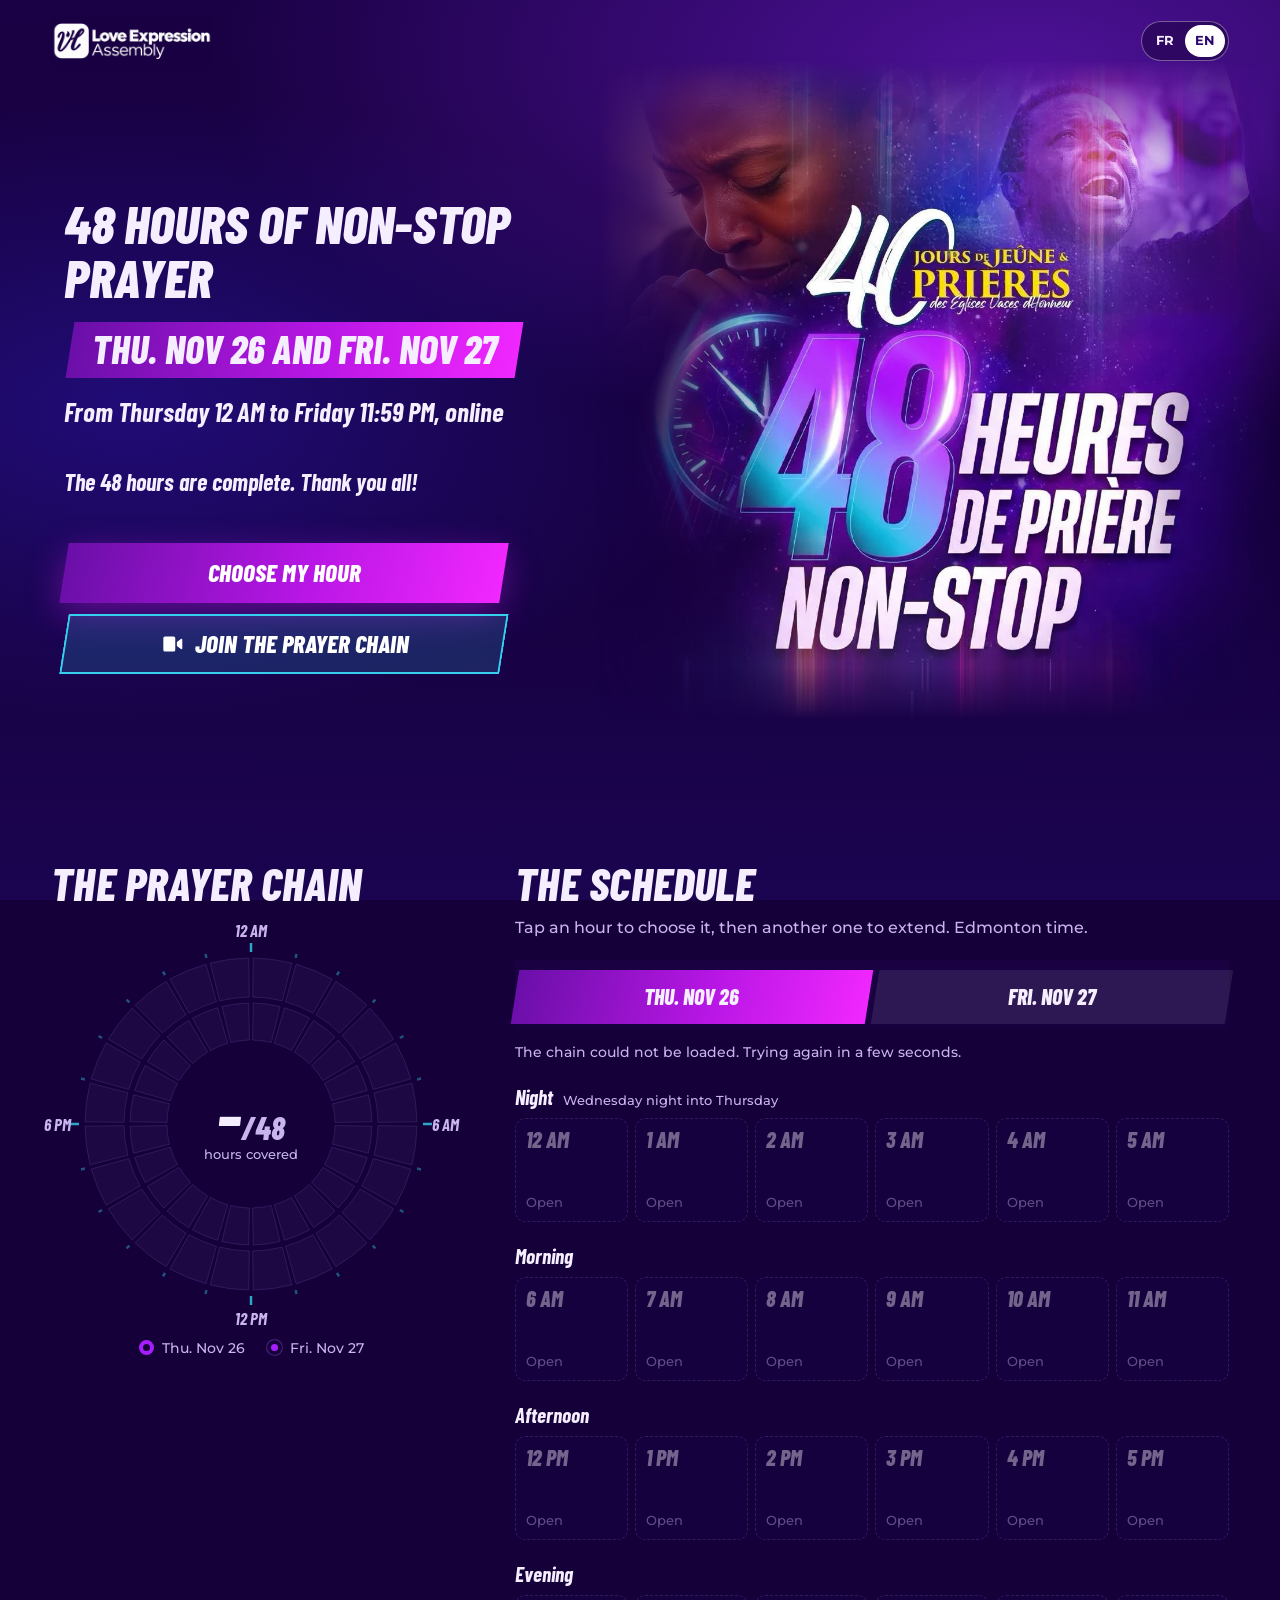
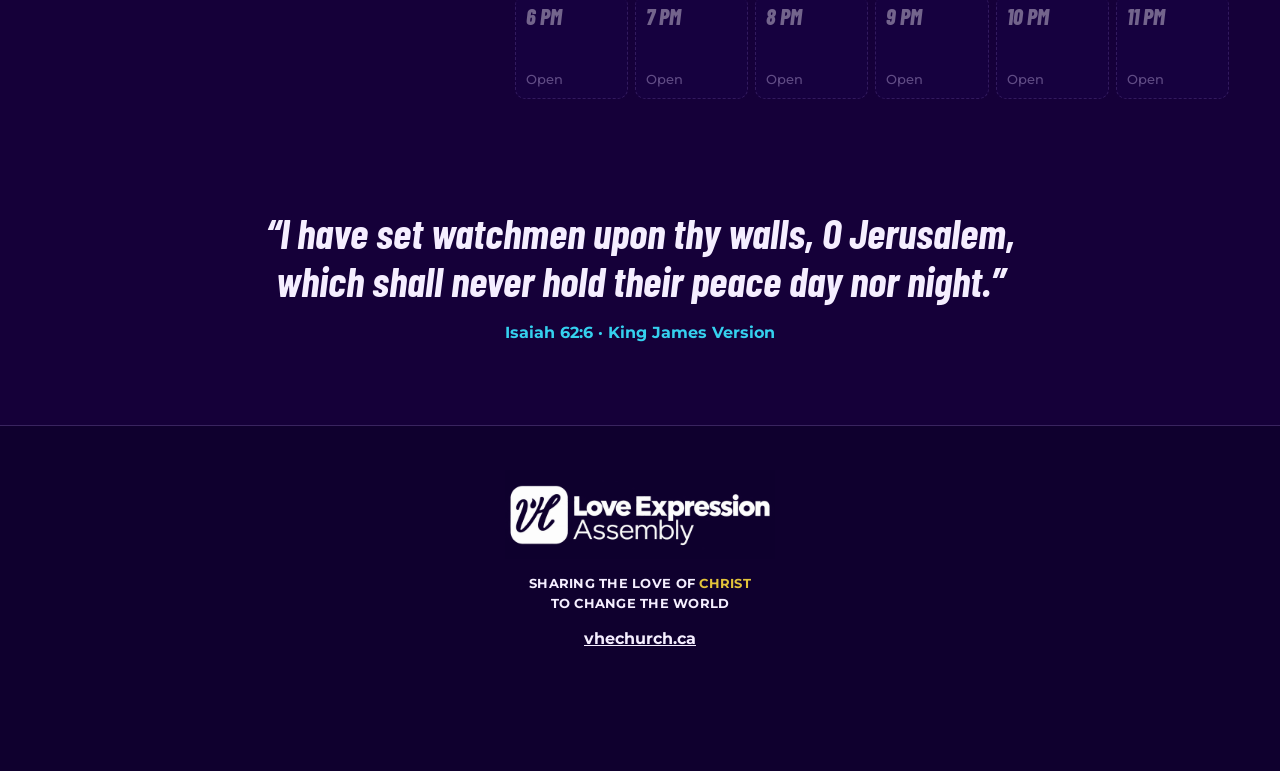
==== index.html @ 4497b64e "48 heures de priere non-stop Co-Authored-By: Claude Opus 5.5 <noreply@anthropic.com>" ====
<!doctype html>
<html lang="fr">
<head>
<meta charset="utf-8">
<meta name="viewport" content="width=device-width, initial-scale=1, viewport-fit=cover">
<title>48 heures de prière non-stop · Love Expression Assembly</title>
<meta name="description" content="Choisissez votre heure de permanence et rejoignez la chaîne de prière. Du jeudi 26 au vendredi 27 novembre 2026.">
<meta name="robots" content="noindex">
<meta name="theme-color" content="#140036">
<meta property="og:type" content="website">
<meta property="og:title" content="48 heures de prière non-stop">
<meta property="og:description" content="Choisissez votre heure de permanence et rejoignez la chaîne de prière.">
<meta property="og:url" content="https://vhechurch.github.io/48h/">
<meta property="og:image" content="https://vhechurch.github.io/48h/img/apercu.jpg">
<meta property="og:image:width" content="1200">
<meta property="og:image:height" content="630">
<meta name="twitter:card" content="summary_large_image">
<link rel="icon" href="img/icone-32.png" sizes="32x32">
<link rel="apple-touch-icon" href="img/icone-180.png">
<link rel="manifest" href="manifest.webmanifest">
<link rel="preload" as="image" href="img/affiche-48h.webp">
<link rel="preload" as="font" type="font/woff2" href="fonts/barlow-condensed-italic-800.woff2" crossorigin>
<link rel="stylesheet" href="style.css?v=1">
</head>
<body>
<div class="faisceaux" id="faisceaux" aria-hidden="true"></div>

<header class="haut">
  <a class="marque" href="https://vhechurch.ca" target="_blank" rel="noopener" aria-label="Love Expression Assembly">
    <img src="img/logo-lea.webp" alt="Love Expression Assembly" width="150" height="50">
  </a>
  <div class="langues" role="group" aria-label="Langue / Language">
    <button type="button" data-lang="fr">FR</button><button type="button" data-lang="en">EN</button>
  </div>
</header>

<main>
  <section class="ouverture">
    <div class="art"><img src="img/affiche-48h.webp" alt="" width="1181" height="1142"></div>
    <div class="accroche">
      <h1 class="titre-en" data-t="h1"></h1>
      <p class="dates"><span class="bande"><span data-t="dates"></span></span></p>
      <p class="heures" data-t="heures"></p>
      <div class="rebours" id="rebours"></div>
      <div class="actions">
        <button type="button" class="btn principal" id="ouvrir"><span data-t="choisir"></span></button>
        <a class="btn second" id="joindre" href="https://meet.google.com/xst-vqho-giu" target="_blank" rel="noopener">
          <span><svg viewBox="0 0 24 24" aria-hidden="true"><path d="M4 6.5A1.5 1.5 0 0 1 5.5 5h8A1.5 1.5 0 0 1 15 6.500v11a1.500 1.500 0 0 1-1.500 1.500h-8A1.500 1.500 0 0 1 4 17.500zM16.500 10.200 20.200 7.400c.5-.4 1.300 0 1.300.700v7.800c0 .700-.800 1.100-1.300.700l-3.700-2.800z" fill="currentColor"/></svg><b data-t="joindre"></b></span>
        </a>
      </div>
    </div>
  </section>

  <section class="moi" id="moi" hidden></section>

  <section class="chaine" id="chaine">
    <div class="cadran-bloc">
      <h2 data-t="chaine"></h2>
      <div class="cadran"><svg id="cadran" viewBox="0 0 400 400" role="img"></svg>
        <div class="centre"><strong id="nb">–</strong><span data-t="couvertes"></span></div>
      </div>
      <p class="legende"><span><i class="ext"></i><em data-t="jeudi"></em></span><span><i class="int"></i><em data-t="vendredi"></em></span></p>
      <div class="garde" id="garde"></div>
      <div class="urgence" id="urgence"></div>
    </div>

    <div class="calendrier">
      <div class="cal-tete">
        <h2 data-t="calendrier"></h2>
        <p class="aide" data-t="aide"></p>
      </div>
      <div class="onglets" role="tablist">
        <button type="button" role="tab" data-jour="0"><b data-t="jeudi"></b><small id="c0"></small></button>
        <button type="button" role="tab" data-jour="1"><b data-t="vendredi"></b><small id="c1"></small></button>
      </div>
      <p class="etat" id="etat" role="status"></p>
      <div id="grille"></div>
    </div>
  </section>

  <section class="verset">
    <blockquote data-t="verset"></blockquote>
    <p data-t="ref"></p>
  </section>
</main>

<footer>
  <img src="img/logo-lea.webp" alt="Love Expression Assembly" width="270" height="90" loading="lazy">
  <p class="slogan" data-t="slogan"></p>
  <p><a href="https://vhechurch.ca" target="_blank" rel="noopener">vhechurch.ca</a></p>
</footer>

<div class="barre" id="barre" hidden>
  <div><strong id="barre-h"></strong><small id="barre-d"></small></div>
  <button type="button" class="raz" id="raz"></button>
  <button type="button" class="btn principal petit" id="continuer"><span data-t="continuer"></span></button>
</div>

<dialog id="fiche">
  <form id="form" novalidate>
    <button type="button" class="fermer" id="fermer" aria-label="Fermer">×</button>
    <h2 data-t="maPermanence"></h2>
    <fieldset><legend data-t="jour"></legend>
      <div class="jours">
        <label><input type="radio" name="jour" value="0"><span data-t="jeudi"></span></label>
        <label><input type="radio" name="jour" value="1"><span data-t="vendredi"></span></label>
      </div>
    </fieldset>
    <div class="deux">
      <label><span data-t="de"></span><select id="de"></select></label>
      <label><span data-t="a"></span><select id="a"></select></label>
    </div>
    <p class="resume" id="resume"></p>
    <label class="nom"><span data-t="nom"></span><input id="nom" name="name" autocomplete="name" maxlength="40" enterkeyhint="done"></label>
    <p class="note" data-t="noteNom"></p>
    <input class="piege" name="site" tabindex="-1" autocomplete="off" aria-hidden="true">
    <p class="alerte" id="alerte" role="alert"></p>
    <button type="submit" class="btn principal large" id="valider"><span data-t="valider"></span></button>
  </form>
  <div id="merci" hidden></div>
</dialog>
<div class="annonce" id="annonce" role="status"></div>

<script src="config.js?v=1"></script>
<script src="textes.js?v=1"></script>
<script src="app.js?v=1"></script>
</body>
</html>
---- style.css ----
@font-face{font-family:"Barlow Condensed";font-style:italic;font-weight:700;src:url(fonts/barlow-condensed-italic-700.woff2) format("woff2");font-display:swap}
@font-face{font-family:"Barlow Condensed";font-style:italic;font-weight:800;src:url(fonts/barlow-condensed-italic-800.woff2) format("woff2");font-display:swap}
@font-face{font-family:Montserrat;font-weight:500;src:url(fonts/montserrat-latin-500-normal.woff2) format("woff2");font-display:swap}
@font-face{font-family:Montserrat;font-weight:700;src:url(fonts/montserrat-latin-700-normal.woff2) format("woff2");font-display:swap}
@font-face{font-family:Montserrat;font-weight:800;src:url(fonts/montserrat-latin-800-normal.woff2) format("woff2");font-display:swap}

:root{
  --nuit:#150039; --indigo:#22056a; --voile:rgba(255,255,255,.055); --trait:rgba(190,150,255,.24);
  --violet:#a81dff; --prune:#6a0fa8; --rose:#f127ff; --cyan:#35d0ee; --jaune:#ffe21a;
  --texte:#f5eeff; --doux:#c9b5ee;
  --titre:"Barlow Condensed","Arial Narrow",sans-serif;
  --bande:linear-gradient(95deg,#6a0fa8,#b716e4 55%,#f127ff);
  --plein:linear-gradient(160deg,#b02bff,#5c35e8 52%,#14a5c9);
}
*{box-sizing:border-box}
[hidden]{display:none!important}
html{scroll-behavior:smooth;-webkit-text-size-adjust:100%}
body{margin:0;background:var(--nuit);color:var(--texte);font:500 16px/1.5 Montserrat,system-ui,sans-serif;overflow-x:hidden;padding-bottom:env(safe-area-inset-bottom)}
button,input,select{font:inherit;color:inherit}
button{cursor:pointer}
a{color:inherit}
:focus-visible{outline:3px solid var(--jaune);outline-offset:3px}
h1,h2,h3,p{margin:0}
h2{font:italic 800 clamp(32px,4.4vw,46px)/1 var(--titre);text-transform:uppercase;letter-spacing:.005em;text-wrap:balance}

/* les faisceaux verticaux de l'affiche */
.faisceaux{position:fixed;inset:0;z-index:-1;overflow:hidden;background:
  radial-gradient(90% 60% at 80% 8%,rgba(120,30,220,.55),transparent 70%),
  radial-gradient(70% 50% at 10% 45%,rgba(40,20,160,.6),transparent 70%),
  linear-gradient(180deg,#1a0145,#150039 45%,#1b0450)}
.faisceaux i{position:absolute;bottom:-10%;width:var(--l);height:var(--h);left:var(--x);opacity:.0;filter:blur(var(--f));
  background:linear-gradient(0deg,transparent,var(--c) 35%,transparent);animation:lueur var(--d) ease-in-out var(--r) infinite alternate}
@keyframes lueur{from{opacity:.08;transform:translateY(6%)}to{opacity:.5;transform:translateY(-4%)}}

.haut{position:absolute;inset:0 0 auto;z-index:5;display:flex;align-items:center;justify-content:space-between;padding:14px clamp(16px,4vw,56px);padding-top:calc(14px + env(safe-area-inset-top))}
.marque img{display:block;width:auto;height:40px}
.langues{display:flex;border:1px solid rgba(255,255,255,.35);border-radius:99px;padding:3px;background:rgba(20,0,54,.45)}
.langues button{border:0;background:none;min-width:40px;height:32px;border-radius:99px;font-weight:700;font-size:13px}
.langues button[aria-pressed=true]{background:#fff;color:#2a0670}

/* ouverture */
.ouverture{position:relative;padding-bottom:36px}
.art img{display:block;width:100%;height:auto;
  -webkit-mask-image:linear-gradient(180deg,#000 94%,transparent);mask-image:linear-gradient(180deg,#000 94%,transparent)}
.accroche{position:relative;padding:6px 16px 0;display:flex;flex-direction:column;align-items:center;text-align:center;gap:12px}
.titre-en{font:italic 800 30px/1 var(--titre);text-transform:uppercase}
html[lang=fr] .titre-en{position:absolute;width:1px;height:1px;overflow:hidden;clip-path:inset(50%)}
.bande{display:inline-block;background:var(--bande);transform:skewX(-9deg);padding:.16em .55em .2em;font:italic 800 clamp(27px,7.6vw,46px)/1.05 var(--titre);text-transform:uppercase;white-space:nowrap}
.bande>span{display:block;transform:skewX(9deg)}
.heures{font:italic 700 clamp(19px,5.2vw,27px)/1.15 var(--titre);text-wrap:balance}
.rebours{display:flex;gap:8px;min-height:74px;align-items:stretch;justify-content:center}
.rebours div{min-width:70px;padding:8px 6px 6px;background:var(--voile);border:1px solid var(--trait);border-radius:10px}
.rebours b{display:block;font:italic 800 34px/1 var(--titre);font-variant-numeric:tabular-nums}
.rebours small{font-size:11px;color:var(--doux)}
.rebours p{align-self:center;font:italic 700 24px/1.15 var(--titre)}
.rebours .direct::before{content:"";display:inline-block;width:12px;height:12px;border-radius:50%;background:#ff4d6d;margin-right:10px;animation:bat 1.4s ease-in-out infinite}
@keyframes bat{50%{opacity:.25}}

.actions{display:flex;flex-direction:column;gap:12px;width:100%;max-width:440px;margin-top:6px}
.btn{display:block;border:0;text-decoration:none;transform:skewX(-9deg);padding:16px 14px;text-align:center;font:italic 800 clamp(20px,6vw,25px)/1.1 var(--titre);text-transform:uppercase;transition:filter .2s,transform .2s}
.btn>span{display:flex;gap:10px;align-items:center;justify-content:center;transform:skewX(9deg)}
.btn b{font-weight:inherit}
.btn svg{width:26px;height:26px;flex:none}
.btn:hover{filter:brightness(1.14)}
.btn:active{transform:skewX(-9deg) scale(.98)}
.btn:disabled{opacity:.55;cursor:wait}
.principal{background:var(--bande);color:#fff;box-shadow:0 10px 34px rgba(230,30,255,.35)}
.second{background:rgba(53,208,238,.16);color:#fff;box-shadow:inset 0 0 0 2px var(--cyan)}
.second.direct{background:#159fc2;box-shadow:0 0 0 0 rgba(53,208,238,.7);animation:onde 2s infinite}
@keyframes onde{to{box-shadow:0 0 0 18px rgba(53,208,238,0)}}
.petit{padding:12px 20px;font-size:20px}
.large{width:100%}

/* ma permanence enregistrée */
.moi{max-width:1240px;margin:0 auto 34px;padding:0 16px;display:grid;gap:10px}
.moi article{display:flex;flex-wrap:wrap;gap:10px 18px;align-items:center;justify-content:space-between;background:linear-gradient(95deg,rgba(53,208,238,.2),rgba(168,29,255,.2));border:1px solid rgba(53,208,238,.5);border-radius:12px;padding:14px 18px}
.moi strong{font:italic 800 24px/1.1 var(--titre);display:block}
.moi small{color:var(--doux);font-size:13.5px}
.lien{border:0;background:none;text-decoration:underline;text-underline-offset:4px;padding:12px 4px;font-weight:700;font-size:14.5px}

/* la chaîne */
.chaine{max-width:1240px;margin:0 auto;padding:20px 16px 60px;display:grid;gap:56px}
.cadran-bloc{text-align:center}
.cadran{position:relative;max-width:420px;margin:18px auto 0}
.cadran svg{display:block;width:100%;height:auto;overflow:visible}
.cadran .seg{cursor:pointer;fill:rgba(190,150,255,.13);stroke:rgba(190,150,255,.32);stroke-width:1;transition:fill .4s}
.cadran .seg:hover{fill:rgba(255,226,26,.4)}
.cadran .seg.plein{fill:url(#degrade);stroke:none}
.cadran .seg.sel{fill:var(--jaune);stroke:none}
.cadran .seg.passe{opacity:.45;cursor:default}
.cadran .seg.ici{stroke:#fff;stroke-width:3}
.cadran text{fill:var(--doux);font:italic 700 17px var(--titre);text-anchor:middle;dominant-baseline:central}
.cadran .grad{stroke:var(--cyan);stroke-width:2.5;opacity:.8}
.cadran .aiguille{stroke:#fff;stroke-width:3;stroke-linecap:round;filter:drop-shadow(0 0 6px var(--cyan))}
.centre{text-align:center;position:absolute;inset:0;display:flex;flex-direction:column;align-items:center;justify-content:center;pointer-events:none}
.centre strong{font:italic 800 clamp(48px,14vw,64px)/.95 var(--titre)}
.centre strong small{font-size:.5em;color:var(--doux)}
.centre span{font-size:13px;color:var(--doux);max-width:110px;line-height:1.25}
.legende{display:flex;justify-content:center;gap:22px;margin-top:14px;font-size:14px;color:var(--doux)}
.legende em{font-style:normal}
.legende i{display:inline-block;width:15px;height:15px;border-radius:50%;margin-right:8px;vertical-align:-2px}
.legende .ext{border:4px solid var(--violet)}
.legende .int{background:var(--violet);box-shadow:inset 0 0 0 4px var(--nuit),0 0 0 1px var(--trait)}
.garde{margin:20px auto 0;max-width:440px;display:grid;gap:8px;text-align:left}
.garde div{background:var(--voile);border-left:4px solid var(--cyan);padding:11px 16px;border-radius:0 10px 10px 0}
.garde div.vide{border-color:#ff4d6d}
.garde small{display:block;color:var(--doux);font-size:13px}
.garde strong{font-size:17px;font-weight:700;overflow-wrap:anywhere}
.urgence{margin:22px auto 0;max-width:440px}
.urgence p{font-weight:700;margin-bottom:10px;text-align:left}
.urgence div{display:grid;grid-template-columns:1fr 1fr;gap:8px}
.urgence button{border:1px dashed var(--jaune);background:rgba(255,226,26,.08);color:var(--jaune);padding:8px 6px;border-radius:8px;font-weight:700;font-size:14px;min-height:46px}
.urgence button:hover{background:rgba(255,226,26,.2)}

.aide{color:var(--doux);margin-top:10px;max-width:60ch}
.onglets{position:sticky;top:0;z-index:4;display:grid;grid-template-columns:1fr 1fr;gap:6px;margin:20px -16px 0;padding:10px 16px;background:linear-gradient(180deg,#190142 80%,transparent)}
.onglets button{border:0;background:rgba(255,255,255,.09);transform:skewX(-9deg);padding:9px 8px;min-height:54px}
.onglets button>*{display:block;transform:skewX(9deg)}
.onglets b{font:italic 800 22px/1.05 var(--titre);text-transform:uppercase}
.onglets small{font-size:12px;color:var(--doux)}
.onglets [aria-selected=true]{background:var(--bande)}
.onglets [aria-selected=true] small{color:#fff}
.etat{min-height:0;color:var(--doux);font-size:14px}
.etat:not(:empty){margin:8px 0}
.moment{margin-top:22px}
.moment h3{font:italic 700 21px/1.1 var(--titre);display:flex;gap:10px;align-items:baseline;flex-wrap:wrap}
.moment h3 small{font:500 13px Montserrat,sans-serif;color:var(--doux)}
.cases{display:grid;grid-template-columns:repeat(3,minmax(0,1fr));gap:7px;margin-top:10px}
.case{position:relative;text-align:left;border:1px dashed rgba(190,150,255,.4);background:rgba(30,6,82,.72);border-radius:10px;padding:9px 10px;min-height:92px;display:flex;flex-direction:column;gap:3px;transition:background .25s,border-color .25s,transform .15s;min-width:0}
.case:hover:not(:disabled){border-color:var(--jaune);transform:translateY(-2px)}
.case b{font:italic 800 20px/1 var(--titre);white-space:nowrap}
.case .libre{font-size:13px;color:var(--doux);margin-top:auto}
.case .n{font-size:13px;line-height:1.25;font-weight:700;overflow:hidden;display:-webkit-box;-webkit-line-clamp:2;-webkit-box-orient:vertical;overflow-wrap:anywhere}
.case.plein{background:var(--plein);border:1px solid transparent}
.case.g2 .n,.case.g3 .n{display:block;white-space:nowrap;text-overflow:ellipsis}
.case.moi-ici::after{content:"★";position:absolute;right:8px;top:6px;color:var(--jaune)}
.case.sel{outline:3px solid var(--jaune);outline-offset:-1px;border-color:transparent}
.case.sel:not(.plein){background:rgba(255,226,26,.18)}
.case.sel:not(.plein) .libre{color:var(--jaune)}
.case.ici{box-shadow:0 0 0 3px #fff}
.case:disabled{opacity:.42;cursor:default}
.squelette .case{animation:bat2 1.3s ease-in-out infinite}
@keyframes bat2{50%{opacity:.45}}

.verset{max-width:820px;margin:0 auto;padding:30px 24px 80px;text-align:center}
.verset blockquote{margin:0;font:italic 700 clamp(27px,5vw,42px)/1.14 var(--titre);text-wrap:balance}
.verset p{margin-top:16px;color:var(--cyan);font-weight:700}
footer{border-top:1px solid var(--trait);padding:44px 20px 120px;text-align:center;display:grid;gap:14px;justify-items:center;background:rgba(10,0,34,.45)}
footer img{width:min(270px,70vw);height:auto}
.slogan{font-weight:700;font-size:13px;letter-spacing:.02em;max-width:34ch;text-wrap:balance}
.slogan em{font-style:normal;color:#e3c33a}
footer a{font-weight:700}

/* barre de sélection */
.barre{position:fixed;z-index:20;left:0;right:0;bottom:0;display:flex;align-items:center;justify-content:center;gap:14px;padding:12px 16px calc(12px + env(safe-area-inset-bottom));background:#180242;border-top:2px solid var(--jaune);animation:monte .25s ease-out}
@keyframes monte{from{transform:translateY(100%)}}
.barre div{min-width:0;margin-right:auto}
.barre strong{display:block;font:italic 800 20px/1.1 var(--titre)}
.barre small{font-size:12.5px;color:var(--doux)}
.raz{border:0;background:none;font-weight:700;font-size:13.5px;text-decoration:underline;text-underline-offset:4px;min-height:44px;padding:0 4px}

/* fiche */
dialog{border:0;padding:0;color:var(--texte);background:linear-gradient(170deg,#2b0a7c,#1a0249 60%);width:min(480px,100%);max-width:100%;max-height:94dvh;overflow:auto;border-radius:20px;box-shadow:0 30px 90px rgba(0,0,0,.6)}
dialog::backdrop{background:rgba(9,0,30,.78)}
dialog[open]{animation:apparait .28s cubic-bezier(.2,.9,.3,1)}
@keyframes apparait{from{transform:translateY(40px);opacity:0}}
#form,#merci{padding:26px 22px calc(24px + env(safe-area-inset-bottom));display:grid;gap:16px;position:relative}
#form h2,#merci h2{font-size:36px;padding-right:44px}
.fermer{position:absolute;right:12px;top:14px;width:44px;height:44px;border:0;border-radius:50%;background:rgba(255,255,255,.1);font-size:26px;line-height:1}
fieldset{border:0;padding:0;margin:0}
legend,.deux label>span,.nom>span{display:block;font-weight:700;font-size:14px;margin-bottom:6px;padding:0}
.jours{display:grid;grid-template-columns:1fr 1fr;gap:8px}
.jours input{position:absolute;opacity:0}
.jours span{display:block;text-align:center;padding:12px 6px;border-radius:10px;background:rgba(255,255,255,.09);font:italic 800 21px/1.1 var(--titre);cursor:pointer}
.jours input:checked+span{background:var(--bande)}
.jours input:focus-visible+span{outline:3px solid var(--jaune)}
.deux{display:grid;grid-template-columns:1fr 1fr;gap:8px}
select,.nom input{width:100%;height:54px;border:2px solid var(--trait);border-radius:10px;background:#14003a;padding:0 14px;font-size:17px;font-weight:700}
select:focus,.nom input:focus{border-color:var(--cyan);outline:none}
.resume{background:rgba(53,208,238,.12);border-radius:10px;padding:12px 14px;font-size:14.5px}
.resume b{display:block;font-size:16px}
.resume em{display:block;font-style:normal;color:var(--jaune);margin-top:4px}
.note{font-size:13px;color:var(--doux);margin-top:-8px}
.piege{position:absolute;left:-9999px}
.alerte{color:#ffb3c4;font-weight:700;font-size:14.5px}
.alerte:empty{display:none}
#merci{text-align:center;justify-items:center}
#merci h2{padding:0}
#merci .quand{font:italic 800 28px/1.15 var(--titre);color:var(--jaune);text-wrap:balance}
#merci .boutons{display:grid;gap:10px;width:100%}
#merci .simple{display:block;padding:14px;border-radius:10px;border:0;background:rgba(255,255,255,.11);font-weight:700;text-decoration:none;font-size:15.5px;width:100%}
#merci .simple:hover{background:rgba(255,255,255,.18)}
#merci .wa{background:#128c4a}
.eclat{width:96px;height:96px}
.eclat circle{fill:none;stroke:var(--cyan);stroke-width:5;stroke-dasharray:264;stroke-dashoffset:264;animation:trace .8s ease-out .1s forwards}
.eclat path{fill:none;stroke:#fff;stroke-width:8;stroke-linecap:round;stroke-linejoin:round;stroke-dasharray:80;stroke-dashoffset:80;animation:trace .45s ease-out .7s forwards}
@keyframes trace{to{stroke-dashoffset:0}}
.annonce{position:fixed;z-index:40;left:50%;bottom:96px;transform:translate(-50%,20px);background:#fff;color:#2a0670;font-weight:700;font-size:14.5px;padding:12px 18px;border-radius:10px;opacity:0;pointer-events:none;transition:.25s;max-width:calc(100% - 32px);text-align:center}
.annonce.vu{opacity:1;transform:translate(-50%,0)}

@media (max-width:560px){
  dialog{margin:auto 0 0;width:100%;border-radius:22px 22px 0 0}
}
@media (max-width:899px){
  .haut{position:relative;background:#170040}
  .ouverture{margin-top:-1px}
}
@media (min-width:600px){.cases{grid-template-columns:repeat(6,minmax(0,1fr))}}
@media (min-width:600px) and (max-width:1099px){.case{padding:9px 8px}}
@media (min-width:900px){
  .ouverture{min-height:min(820px,100vh);display:grid;grid-template-columns:minmax(0,1fr) minmax(0,1.28fr);align-items:center;padding:0 0 40px clamp(24px,5vw,80px);max-width:1680px;margin:0 auto}
  .art{order:2;align-self:stretch;display:flex;align-items:center;justify-content:flex-end}
  .art img{width:100%;max-height:100%;
    -webkit-mask-image:linear-gradient(90deg,transparent,rgba(0,0,0,.16) 8%,rgba(0,0,0,.6) 17%,#000 27%,#000 80%,rgba(0,0,0,.5) 92%,transparent),linear-gradient(180deg,transparent,rgba(0,0,0,.5) 7%,#000 15%,#000 92%,transparent);-webkit-mask-composite:source-in;
    mask-image:linear-gradient(90deg,transparent,rgba(0,0,0,.16) 8%,rgba(0,0,0,.6) 17%,#000 27%,#000 80%,rgba(0,0,0,.5) 92%,transparent),linear-gradient(180deg,transparent,rgba(0,0,0,.5) 7%,#000 15%,#000 92%,transparent);mask-composite:intersect}
  .accroche{align-items:flex-start;text-align:left;padding:90px 0 0;gap:18px;z-index:2}
  .rebours{justify-content:flex-start}
  .rebours div{min-width:88px;text-align:center}
  .rebours b{font-size:44px}
  .bande{margin-left:.15em;font-size:clamp(30px,3.1vw,50px)}
  .titre-en{font-size:54px}
  .marque img{height:54px}
  .moi{padding:0 clamp(24px,5vw,56px)}
}
@media (min-width:1100px){
  .chaine{grid-template-columns:400px minmax(0,1fr);gap:64px;padding:40px clamp(24px,4vw,56px) 80px;max-width:1440px}
  .cadran-bloc{position:sticky;top:24px;align-self:start;text-align:left}
  .onglets{margin:20px 0 0;padding:10px 0}
  .legende{justify-content:center}
  .case b{font-size:22px}
  .case{min-height:104px}
}
@media (prefers-reduced-motion:reduce){*{animation:none!important;transition:none!important;scroll-behavior:auto!important}.faisceaux i{opacity:.25}.eclat circle,.eclat path{stroke-dashoffset:0}}
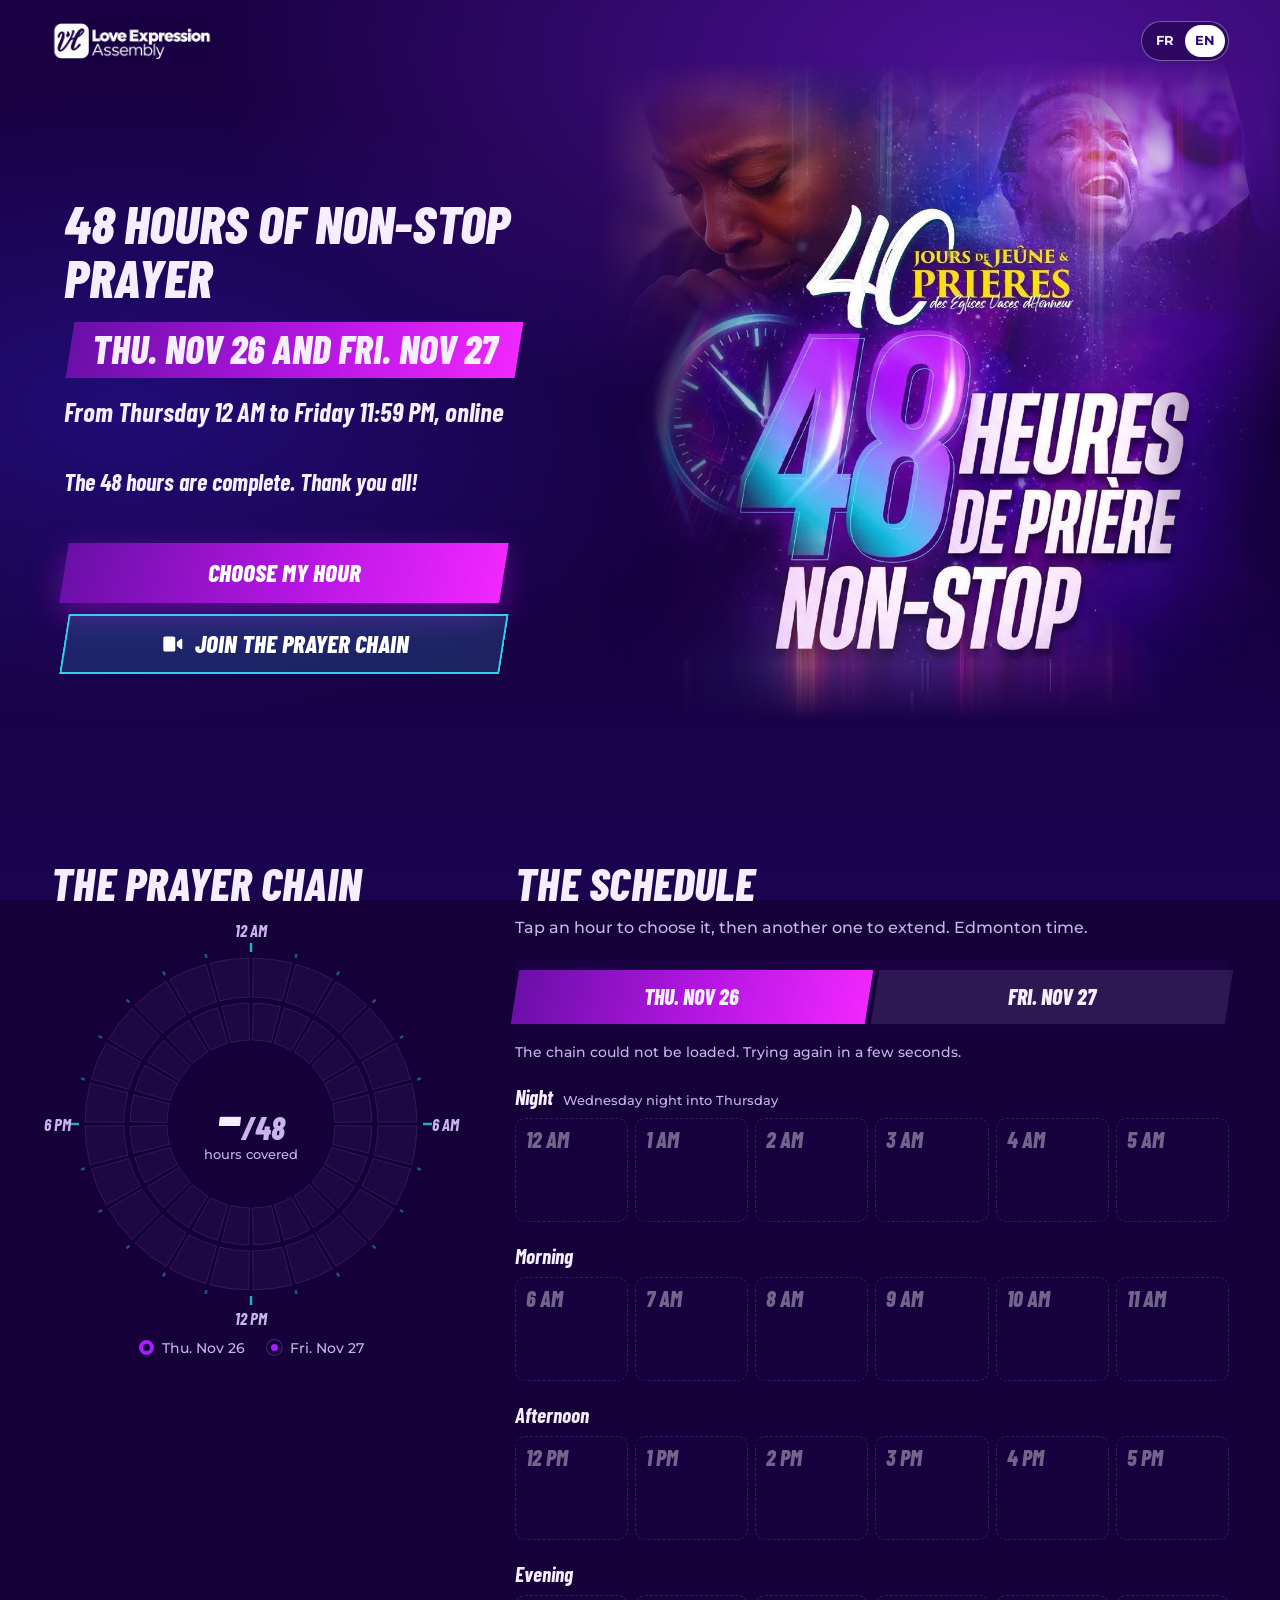
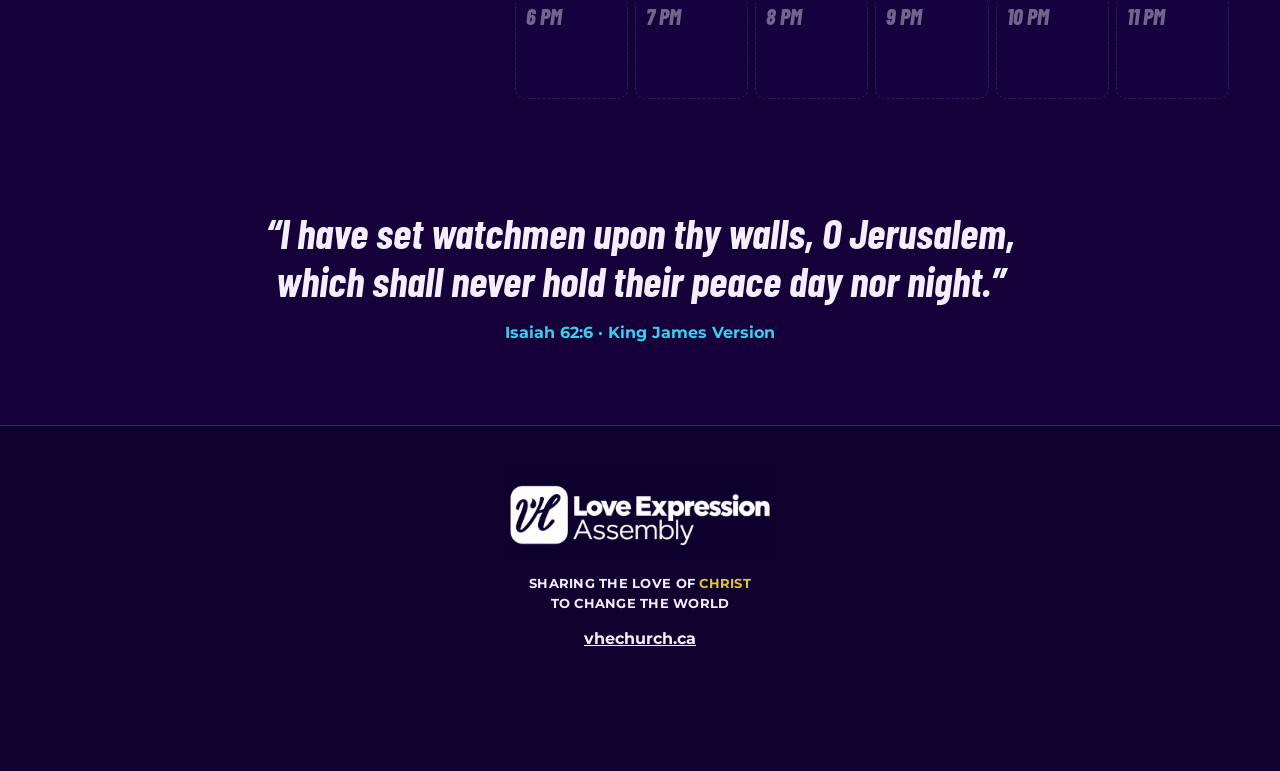
==== commit 1fab7e4e: "48 heures de priere non-stop Co-Authored-By: Claude Opus 5.5 <noreply@anthropic.com>" ====
--- a/index.html
+++ b/index.html
@@ -20,7 +20,7 @@
 <link rel="manifest" href="manifest.webmanifest">
 <link rel="preload" as="image" href="img/affiche-48h.webp">
 <link rel="preload" as="font" type="font/woff2" href="fonts/barlow-condensed-italic-800.woff2" crossorigin>
-<link rel="stylesheet" href="style.css?v=1">
+<link rel="stylesheet" href="style.css?v=2">
 </head>
 <body>
 <div class="faisceaux" id="faisceaux" aria-hidden="true"></div>
@@ -121,8 +121,8 @@
 </dialog>
 <div class="annonce" id="annonce" role="status"></div>
 
-<script src="config.js?v=1"></script>
-<script src="textes.js?v=1"></script>
-<script src="app.js?v=1"></script>
+<script src="config.js?v=2"></script>
+<script src="textes.js?v=2"></script>
+<script src="app.js?v=2"></script>
 </body>
 </html>
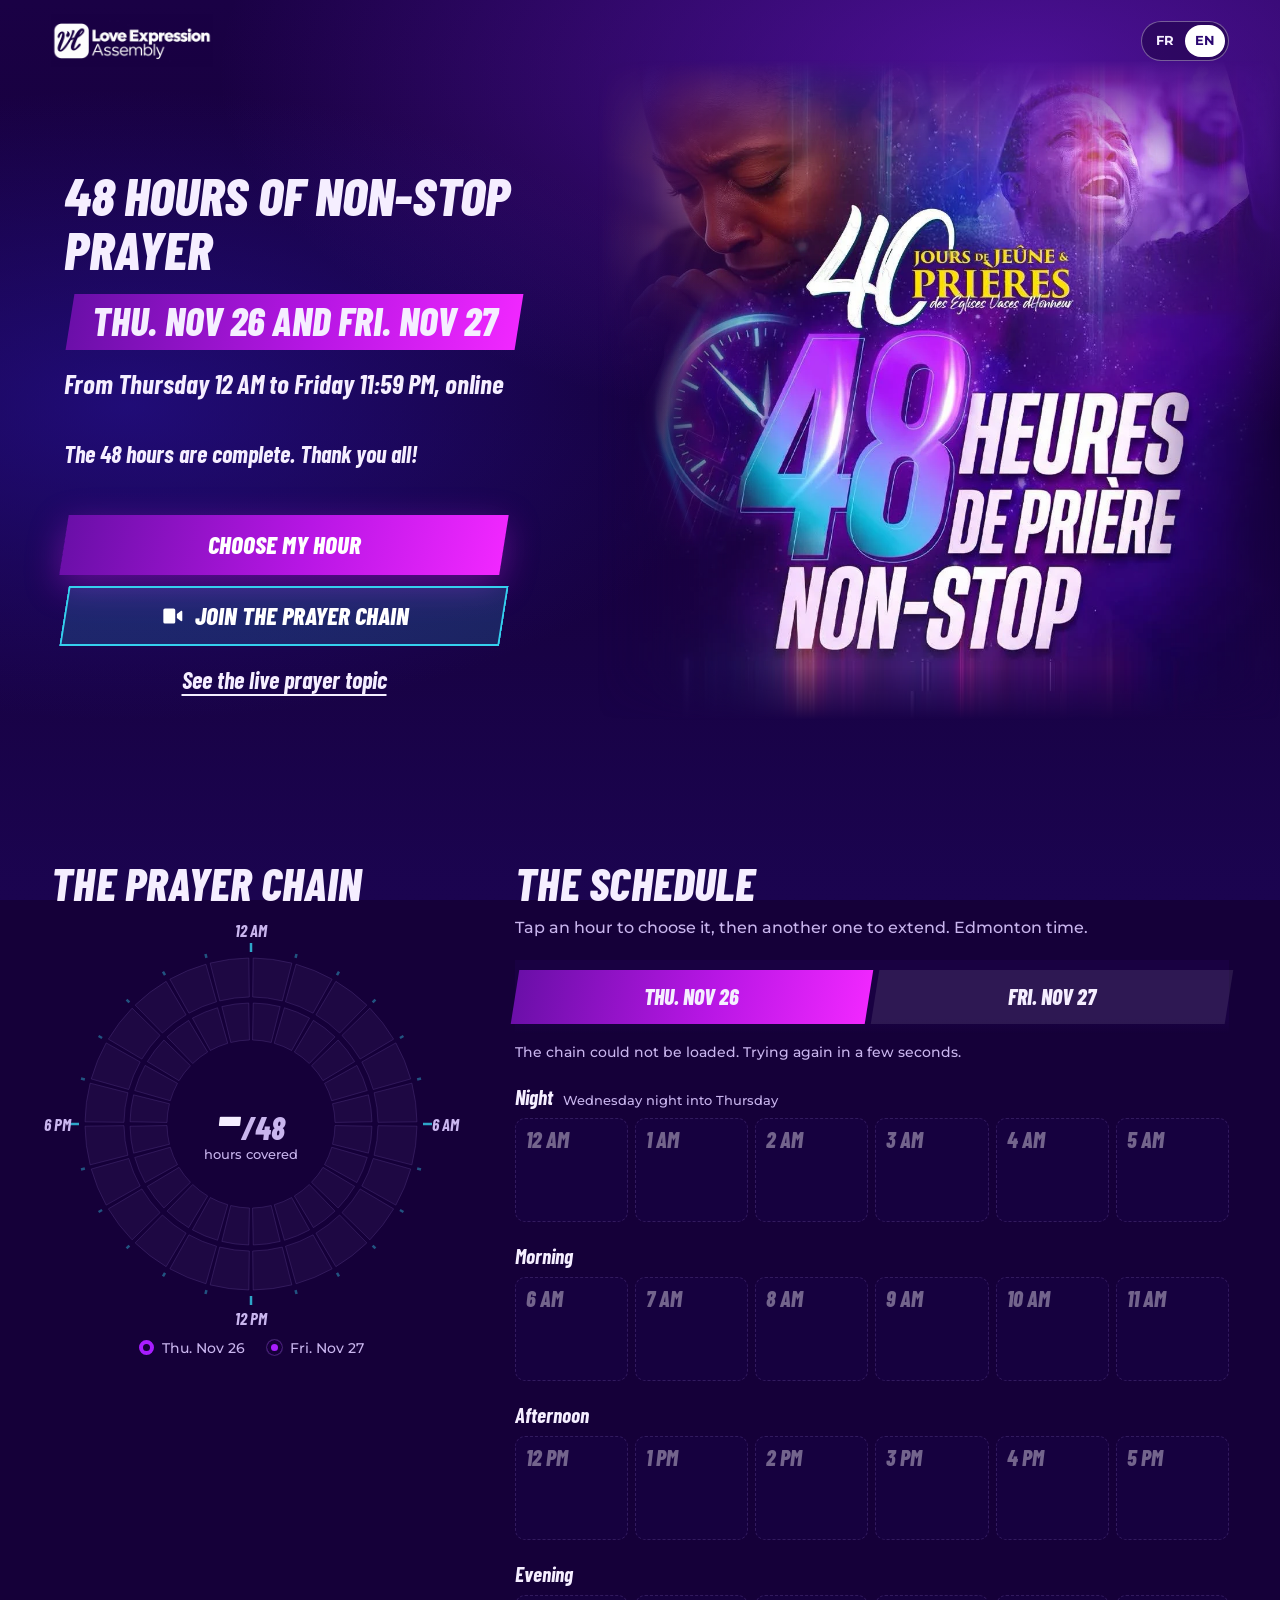
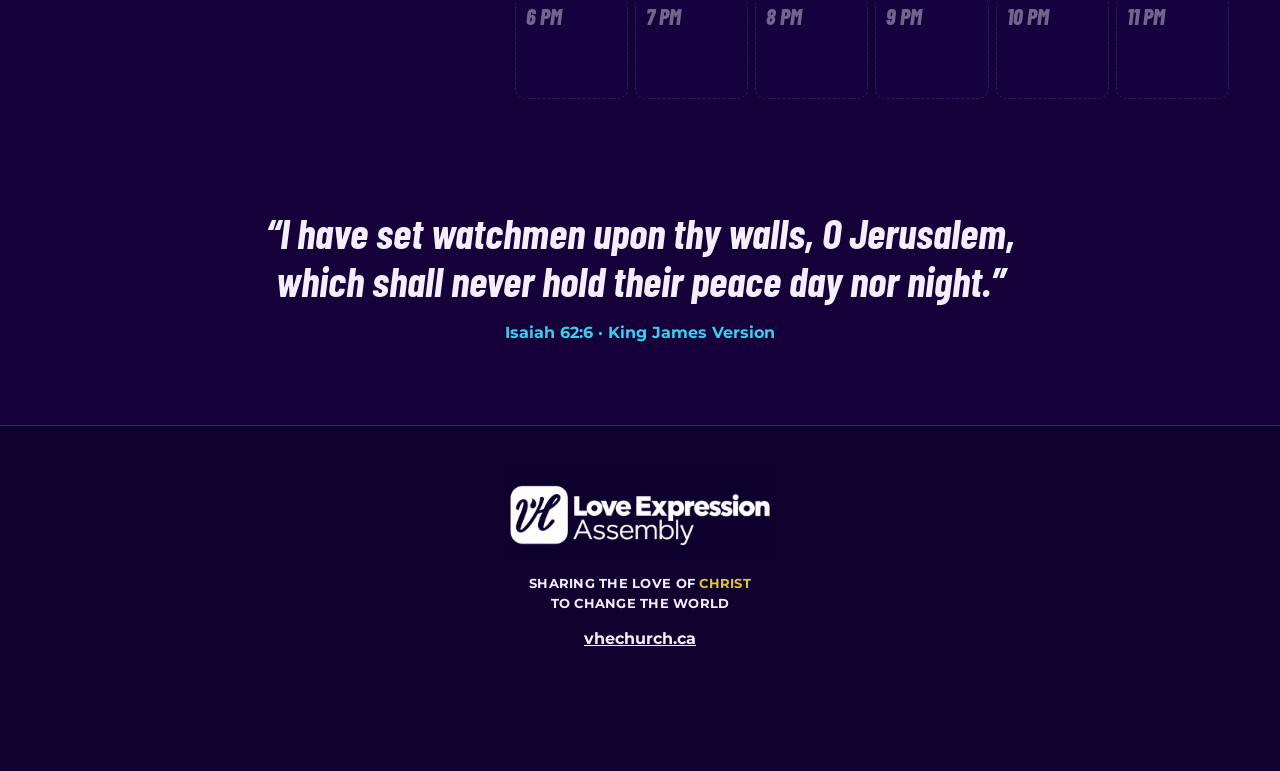
==== commit aa88f379: "48 heures de priere non-stop Co-Authored-By: Claude Opus 5.5 <noreply@anthropic.com>" ====
--- a/index.html
+++ b/index.html
@@ -20,7 +20,7 @@
 <link rel="manifest" href="manifest.webmanifest">
 <link rel="preload" as="image" href="img/affiche-48h.webp">
 <link rel="preload" as="font" type="font/woff2" href="fonts/barlow-condensed-italic-800.woff2" crossorigin>
-<link rel="stylesheet" href="style.css?v=2">
+<link rel="stylesheet" href="style.css?v=3">
 </head>
 <body>
 <div class="faisceaux" id="faisceaux" aria-hidden="true"></div>
@@ -47,6 +47,7 @@
         <a class="btn second" id="joindre" href="https://meet.google.com/xst-vqho-giu" target="_blank" rel="noopener">
           <span><svg viewBox="0 0 24 24" aria-hidden="true"><path d="M4 6.5A1.5 1.5 0 0 1 5.5 5h8A1.5 1.5 0 0 1 15 6.500v11a1.500 1.500 0 0 1-1.500 1.500h-8A1.500 1.500 0 0 1 4 17.500zM16.500 10.200 20.200 7.400c.5-.4 1.300 0 1.300.700v7.800c0 .700-.800 1.100-1.300.700l-3.700-2.800z" fill="currentColor"/></svg><b data-t="joindre"></b></span>
         </a>
+        <a class="vers-direct" href="direct/" data-t="ecran"></a>
       </div>
     </div>
   </section>
@@ -121,8 +122,8 @@
 </dialog>
 <div class="annonce" id="annonce" role="status"></div>
 
-<script src="config.js?v=2"></script>
-<script src="textes.js?v=2"></script>
-<script src="app.js?v=2"></script>
+<script src="config.js?v=3"></script>
+<script src="textes.js?v=3"></script>
+<script src="app.js?v=3"></script>
 </body>
 </html>
--- a/style.css
+++ b/style.css
@@ -231,3 +231,5 @@
   .case{min-height:104px}
 }
 @media (prefers-reduced-motion:reduce){*{animation:none!important;transition:none!important;scroll-behavior:auto!important}.faisceaux i{opacity:.25}.eclat circle,.eclat path{stroke-dashoffset:0}}
+
+.vers-direct{text-align:center;font:italic 700 clamp(20px,5.4vw,24px)/1.2 var(--titre);text-underline-offset:5px;padding:8px;min-height:44px}
